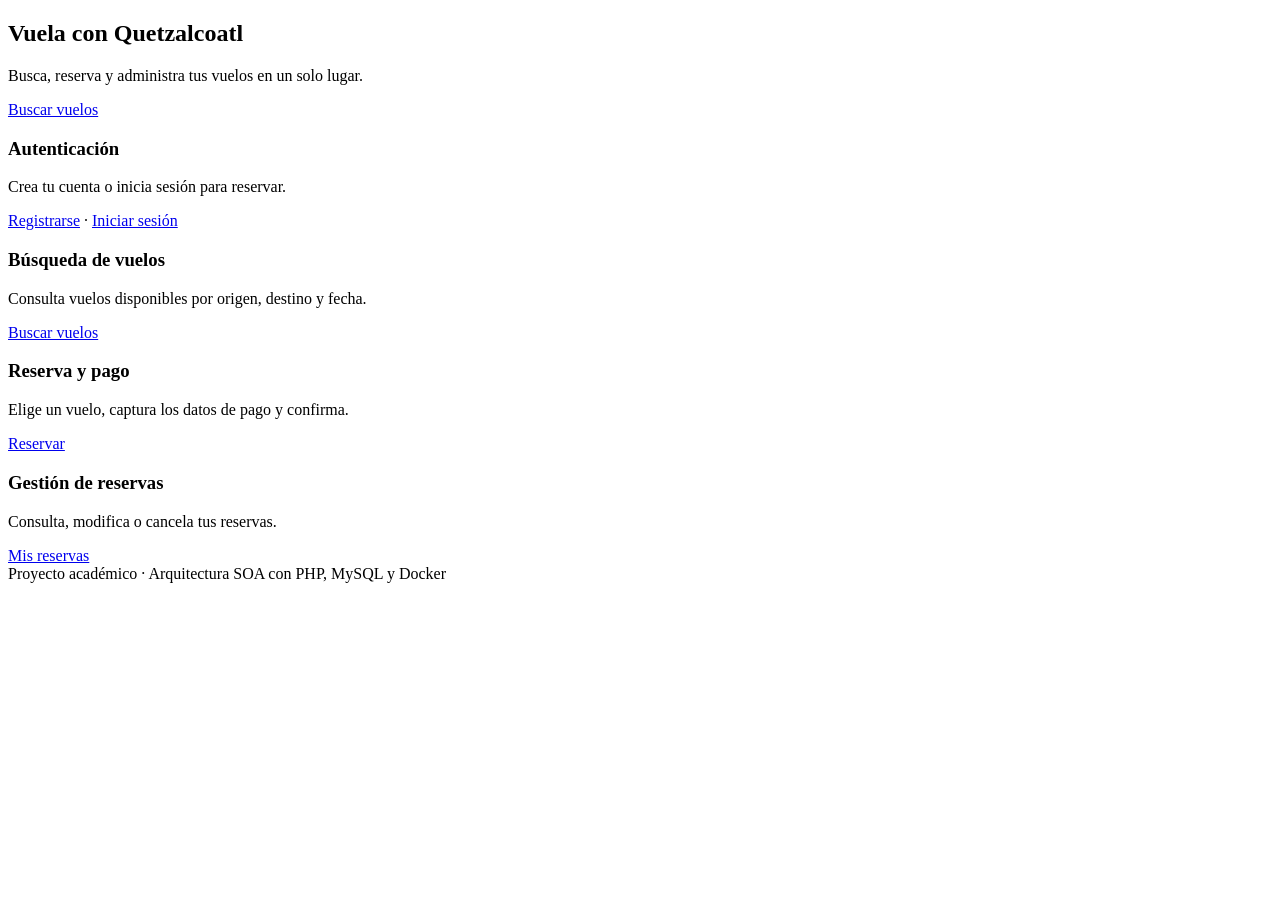
==== index.html @ de3a2e2a "Mover index.html a la raíz para GitHub Pages" ====
<!DOCTYPE html>
<html lang="es">
<head>
<meta charset="UTF-8">
<meta name="viewport" content="width=device-width, initial-scale=1">
<title>Inicio · Quetzalcoatl Aerolínea</title>
<link rel="stylesheet" href="styles.css">
</head>
<body data-page="index">
<header id="nav"></header>
<section class="hero">
  <h1>Vuela con Quetzalcoatl</h1>
  <p>Busca, reserva y administra tus vuelos en un solo lugar.</p>
  <a class="boton" href="search.html">Buscar vuelos</a>
</section>
<main>
  <div class="servicios">
    <article class="tarjeta"><h3>Autenticación</h3><p>Crea tu cuenta o inicia sesión para reservar.</p>
      <a href="register.html">Registrarse</a> · <a href="login.html">Iniciar sesión</a></article>
    <article class="tarjeta"><h3>Búsqueda de vuelos</h3><p>Consulta vuelos disponibles por origen, destino y fecha.</p>
      <a href="search.html">Buscar vuelos</a></article>
    <article class="tarjeta"><h3>Reserva y pago</h3><p>Elige un vuelo, captura los datos de pago y confirma.</p>
      <a href="search.html">Reservar</a></article>
    <article class="tarjeta"><h3>Gestión de reservas</h3><p>Consulta, modifica o cancela tus reservas.</p>
      <a href="reservations.html">Mis reservas</a></article>
  </div>
</main>
<footer>Proyecto académico · Arquitectura SOA con PHP, MySQL y Docker</footer>
<script src="scripts.js"></script>
</body>
</html>
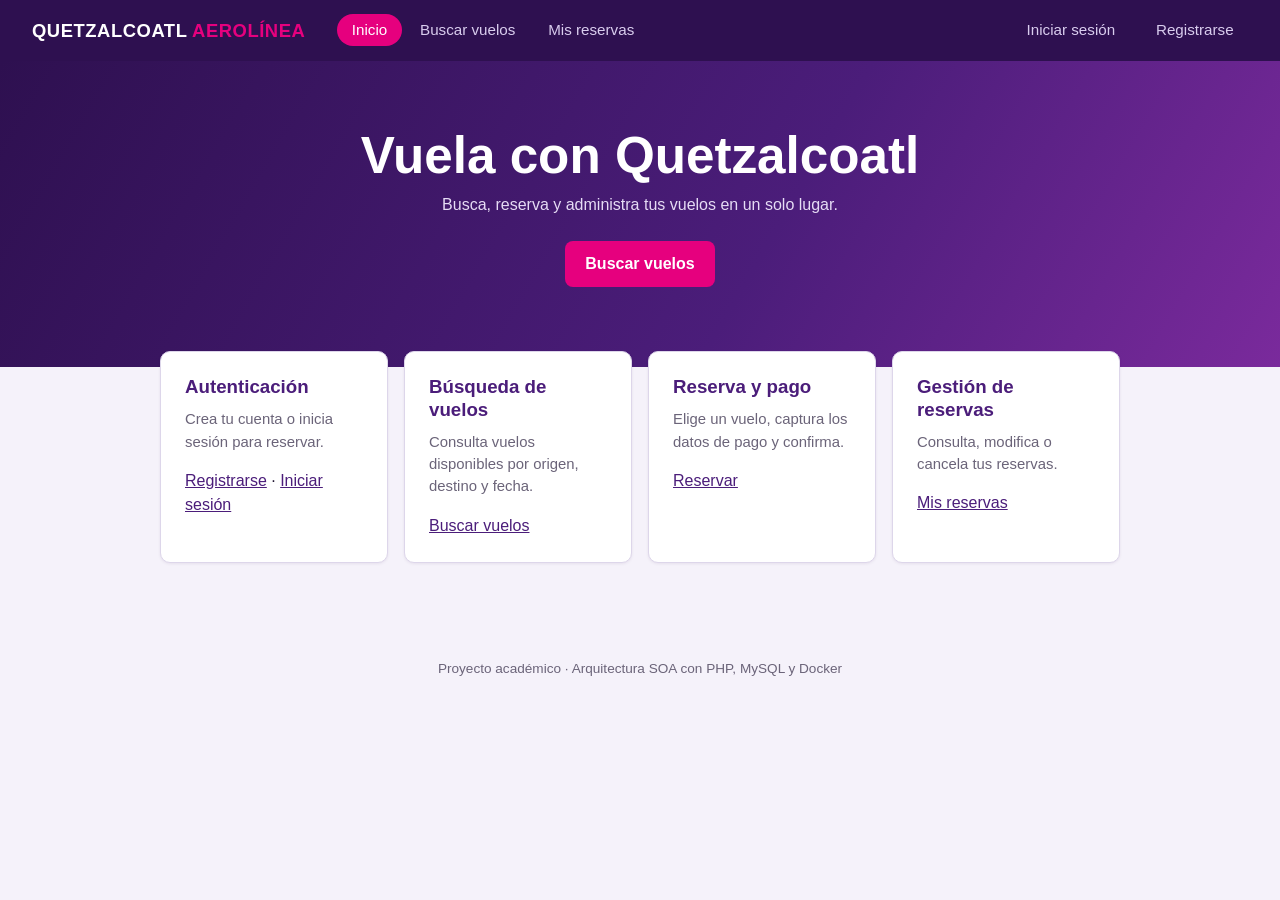
==== commit 5a46d5dd: "Actualizar rutas de assets hacia la carpeta src" ====
--- a/index.html
+++ b/index.html
@@ -4,7 +4,7 @@
 <meta charset="UTF-8">
 <meta name="viewport" content="width=device-width, initial-scale=1">
 <title>Inicio · Quetzalcoatl Aerolínea</title>
-<link rel="stylesheet" href="styles.css">
+<link rel="stylesheet" href="src/styles.css">
 </head>
 <body data-page="index">
 <header id="nav"></header>
@@ -26,6 +26,6 @@
   </div>
 </main>
 <footer>Proyecto académico · Arquitectura SOA con PHP, MySQL y Docker</footer>
-<script src="scripts.js"></script>
+<script src="src/scripts.js"></script>
 </body>
 </html>
--- a/src/styles.css
+++ b/src/styles.css
@@ -0,0 +1,110 @@
+:root {
+  --morado: #4b1d7a;
+  --morado-osc: #2e1050;
+  --magenta: #e6007e;
+  --jade: #12a37f;
+  --fondo: #f5f2fa;
+  --texto: #221733;
+  --gris: #6b6479;
+  --borde: #ddd6ea;
+  --blanco: #fff;
+  --error: #b3261e;
+  --radio: 10px;
+}
+* { box-sizing: border-box; }
+body {
+  margin: 0; font-family: "Segoe UI", Roboto, "Helvetica Neue", Arial, sans-serif;
+  background: var(--fondo); color: var(--texto); line-height: 1.5;
+}
+a { color: var(--morado); }
+h1, h2, h3 { line-height: 1.2; margin: 0 0 .5em; }
+
+/* Barra de navegación */
+.nav {
+  background: var(--morado-osc); color: var(--blanco);
+  display: flex; flex-wrap: wrap; align-items: center; gap: 1rem 2rem;
+  padding: .75rem 2rem; position: sticky; top: 0; z-index: 10;
+}
+.nav .marca { font-weight: 800; font-size: 1.15rem; letter-spacing: .03em; color: var(--blanco); text-decoration: none; }
+.nav .marca span { color: var(--magenta); }
+.nav ul { list-style: none; display: flex; flex-wrap: wrap; gap: .25rem; margin: 0; padding: 0; flex: 1; }
+.nav a.tab { color: #d9cdee; text-decoration: none; padding: .45rem .9rem; border-radius: 999px; font-size: .95rem; }
+.nav a.tab:hover, .nav a.tab:focus-visible { background: rgba(255,255,255,.12); color: var(--blanco); }
+.nav a.tab.activa { background: var(--magenta); color: var(--blanco); }
+.nav .sesion { display: flex; gap: .75rem; align-items: center; font-size: .9rem; }
+.nav .sesion button { background: transparent; color: var(--blanco); border: 1px solid #9c86bd; }
+
+/* Estructura */
+main { max-width: 1000px; margin: 0 auto; padding: 2rem 1.25rem 4rem; }
+.hero {
+  background: linear-gradient(120deg, var(--morado-osc), var(--morado) 60%, #7a2a9c);
+  color: var(--blanco); padding: 4rem 1.25rem 5rem; text-align: center;
+}
+.hero h1 { font-size: clamp(2rem, 5vw, 3.2rem); margin-bottom: .4rem; }
+.hero p { max-width: 560px; margin: 0 auto 1.5rem; color: #e6dcf5; }
+.tarjeta {
+  background: var(--blanco); border: 1px solid var(--borde); border-radius: var(--radio);
+  padding: 1.5rem; box-shadow: 0 1px 3px rgba(46,16,80,.08);
+}
+.estrecha { max-width: 440px; margin: 2rem auto; }
+
+/* Formularios */
+label { display: block; font-weight: 600; font-size: .9rem; margin-bottom: .25rem; }
+input, select {
+  width: 100%; padding: .65rem .75rem; border: 1px solid var(--borde); border-radius: 8px;
+  font: inherit; background: var(--blanco); color: var(--texto);
+}
+input:focus, select:focus, button:focus-visible, a:focus-visible { outline: 3px solid #b48ae0; outline-offset: 1px; }
+.campo { margin-bottom: 1rem; }
+.fila { display: grid; gap: 1rem; grid-template-columns: repeat(auto-fit, minmax(170px, 1fr)); align-items: end; }
+.fila .campo { margin-bottom: 0; }
+button, .boton {
+  display: inline-block; cursor: pointer; border: 0; border-radius: 8px; padding: .7rem 1.3rem;
+  font: inherit; font-weight: 700; background: var(--magenta); color: var(--blanco); text-decoration: none; text-align: center;
+}
+button:hover, .boton:hover { filter: brightness(1.08); }
+button.secundario { background: var(--blanco); color: var(--morado); border: 1px solid var(--morado); }
+button.peligro { background: var(--blanco); color: var(--error); border: 1px solid var(--error); }
+button:disabled { opacity: .55; cursor: not-allowed; }
+
+/* Mensajes */
+.msg { padding: .75rem 1rem; border-radius: 8px; margin: 1rem 0; font-size: .95rem; }
+.msg.ok { background: #e3f6ef; color: #0b5e47; border: 1px solid #a5dfcb; }
+.msg.error { background: #fdeceb; color: var(--error); border: 1px solid #f3b8b4; }
+.vacio { text-align: center; color: var(--gris); padding: 2rem 0; }
+
+/* Servicios en portada */
+.servicios { display: grid; gap: 1rem; grid-template-columns: repeat(auto-fit, minmax(210px, 1fr)); margin-top: -3rem; }
+.servicios .tarjeta h3 { color: var(--morado); }
+.servicios .tarjeta p { color: var(--gris); font-size: .93rem; margin: 0 0 1rem; }
+
+/* Resultados de vuelos y reservas */
+.lista { display: grid; gap: .9rem; margin-top: 1.5rem; }
+.vuelo { display: grid; gap: 1rem; grid-template-columns: 1fr auto; align-items: center; }
+.ruta { display: flex; align-items: center; gap: 1rem; flex-wrap: wrap; }
+.ruta .hora { font-size: 1.35rem; font-weight: 700; }
+.ruta .ciudad { color: var(--gris); font-size: .88rem; }
+.ruta .linea { flex: 1; min-width: 40px; height: 2px; background: var(--borde); position: relative; }
+.ruta .linea::after { content: "✈"; position: absolute; left: 50%; top: -.75rem; transform: translateX(-50%); background: var(--blanco); padding: 0 .3rem; color: var(--morado); }
+.meta { color: var(--gris); font-size: .85rem; margin-top: .3rem; }
+.precio { text-align: right; }
+.precio strong { display: block; font-size: 1.4rem; color: var(--morado); }
+.etiqueta { display: inline-block; font-size: .78rem; font-weight: 700; padding: .15rem .6rem; border-radius: 999px; }
+.etiqueta.confirmada { background: #e3f6ef; color: #0b5e47; }
+.etiqueta.cancelada { background: #fdeceb; color: var(--error); }
+.acciones { display: flex; gap: .5rem; margin-top: .75rem; flex-wrap: wrap; }
+.acciones button { padding: .45rem .9rem; font-size: .9rem; }
+
+dialog { border: 0; border-radius: 12px; padding: 1.75rem; width: min(480px, 92vw); box-shadow: 0 10px 40px rgba(0,0,0,.35); }
+dialog::backdrop { background: rgba(30, 10, 55, .6); }
+dialog .resumen { background: var(--fondo); border-radius: 8px; padding: .75rem 1rem; margin-bottom: 1rem; font-size: .93rem; }
+dialog .botones { display: flex; gap: .75rem; justify-content: flex-end; margin-top: 1rem; }
+
+footer { text-align: center; color: var(--gris); font-size: .85rem; padding: 2rem 1rem; }
+
+@media (max-width: 640px) {
+  .nav { padding: .75rem 1rem; }
+  .vuelo { grid-template-columns: 1fr; }
+  .precio { text-align: left; }
+}
+@media (prefers-reduced-motion: reduce) { * { transition: none !important; animation: none !important; } }
